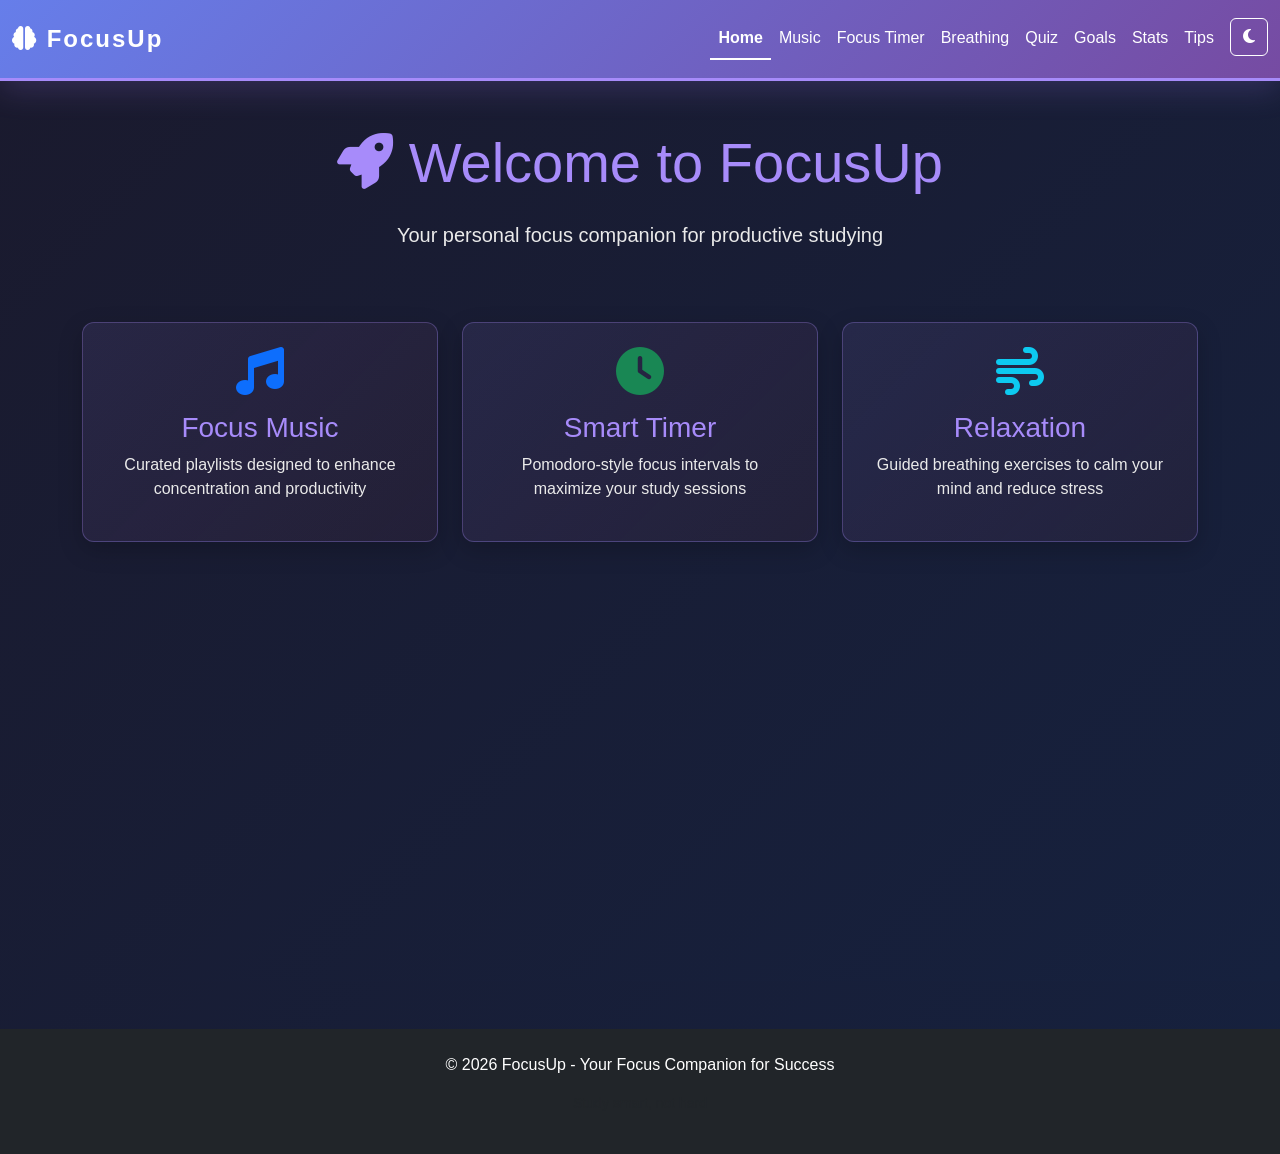
==== index.html @ e3612226 "Initial commit" ====
<!DOCTYPE html>
<html lang="en">
<head>
    <meta charset="UTF-8">
    <meta name="viewport" content="width=device-width, initial-scale=1.0">
    <title>FocusUp - Focus & Productivity for Students</title>
    <link href="https://cdn.jsdelivr.net/npm/bootstrap@5.3.0/dist/css/bootstrap.min.css" rel="stylesheet">
    <link href="https://cdnjs.cloudflare.com/ajax/libs/font-awesome/6.4.0/css/all.min.css" rel="stylesheet">
    <link rel="stylesheet" href="css/styles.css">
</head>
<body>
    <nav class="navbar navbar-expand-lg navbar-dark bg-dark sticky-top">
        <div class="container-fluid">
            <a class="navbar-brand" href="#"><i class="fas fa-brain"></i> FocusUp</a>
            <button class="navbar-toggler" type="button" data-bs-toggle="collapse" data-bs-target="#navbarNav">
                <span class="navbar-toggler-icon"></span>
            </button>
            <div class="collapse navbar-collapse" id="navbarNav">
                <ul class="navbar-nav ms-auto">
                    <li class="nav-item">
                        <a class="nav-link active" href="#home" data-section="home">Home</a>
                    </li>
                    <li class="nav-item">
                        <a class="nav-link" href="#music" data-section="music">Music</a>
                    </li>
                    <li class="nav-item">
                        <a class="nav-link" href="#focus-timer" data-section="focus-timer">Focus Timer</a>
                    </li>
                    <li class="nav-item">
                        <a class="nav-link" href="#breathing" data-section="breathing">Breathing</a>
                    </li>
                    <li class="nav-item">
                        <a class="nav-link" href="#quiz" data-section="quiz">Quiz</a>
                    </li>
                    <li class="nav-item">
                        <a class="nav-link" href="#goals" data-section="goals">Goals</a>
                    </li>
                    <li class="nav-item">
                        <a class="nav-link" href="#stats" data-section="stats">Stats</a>
                    </li>
                    <li class="nav-item">
                        <a class="nav-link" href="#tips" data-section="tips">Tips</a>
                    </li>
                    <li class="nav-item">
                        <button class="btn btn-outline-light ms-2" id="themeToggle">
                            <i class="fas fa-moon"></i>
                        </button>
                    </li>
                </ul>
            </div>
        </div>
    </nav>

    <main>
        <!-- Home Section -->
        <section id="home" class="section active py-5">
            <div class="container text-center">
                <div class="hero-content">
                    <h1 class="display-4 mb-4 bounce"><i class="fas fa-rocket rotate"></i> Welcome to FocusUp</h1>
                    <p class="lead mb-4 fade-in">Your personal focus companion for productive studying</p>
                    <div class="row g-4 mt-5">
                        <div class="col-md-4">
                            <div class="feature-card p-4 slide-in-left">
                                <i class="fas fa-music fa-3x mb-3 text-primary pulse"></i>
                                <h3>Focus Music</h3>
                                <p>Curated playlists designed to enhance concentration and productivity</p>
                            </div>
                        </div>
                        <div class="col-md-4">
                            <div class="feature-card p-4 zoom-in">
                                <i class="fas fa-clock fa-3x mb-3 text-success rotate"></i>
                                <h3>Smart Timer</h3>
                                <p>Pomodoro-style focus intervals to maximize your study sessions</p>
                            </div>
                        </div>
                        <div class="col-md-4">
                            <div class="feature-card p-4 slide-in-right">
                                <i class="fas fa-wind fa-3x mb-3 text-info float"></i>
                                <h3>Relaxation</h3>
                                <p>Guided breathing exercises to calm your mind and reduce stress</p>
                            </div>
                        </div>
                    </div>
                </div>
            </div>
        </section>

        <!-- Music Section -->
        <section id="music" class="section py-5 bg-light">
            <div class="container">
                <h2 class="mb-4 bounce"><i class="fas fa-music rotate"></i> Focus Music Player</h2>
                
                <div class="row g-4">
                    <!-- Playlists -->
                    <div class="col-lg-4">
                        <div class="card h-100 slide-in-left">
                            <div class="card-header" style="background: linear-gradient(135deg, #667eea 0%, #764ba2 100%); color: white;">
                                <h5 class="mb-0">Playlists</h5>
                            </div>
                            <div class="card-body p-0">
                                <div class="playlist-list" id="playlistList">
                                    <div class="playlist-item active slide-fade-in" data-playlist="lofi">
                                        <i class="fas fa-play-circle"></i> Lo-Fi Beats
                                    </div>
                                    <div class="playlist-item slide-fade-in" data-playlist="ambient">
                                        <i class="fas fa-circle"></i> Ambient Sounds
                                    </div>
                                    <div class="playlist-item slide-fade-in" data-playlist="nature">
                                        <i class="fas fa-circle"></i> Nature Sounds
                                    </div>
                                    <div class="playlist-item slide-fade-in" data-playlist="classical">
                                        <i class="fas fa-circle"></i> Classical Study
                                    </div>
                                    <div class="playlist-item slide-fade-in" data-playlist="jazz">
                                        <i class="fas fa-circle"></i> Jazz Focus
                                    </div>
                                </div>
                            </div>
                        </div>
                    </div>

                    <!-- Player -->
                    <div class="col-lg-8">
                        <div class="card h-100 slide-in-right">
                            <div class="card-header" style="background: linear-gradient(135deg, #4facfe 0%, #00f2fe 100%); color: white;">
                                <h5 class="mb-0">Now Playing</h5>
                            </div>
                            <div class="card-body">
                                <div class="player-display mb-4">
                                    <div class="current-playlist mb-3 zoom-in">
                                        <h3 id="currentPlaylistName">Lo-Fi Beats</h3>
                                        <p class="text-muted">Perfect for focused work and studying</p>
                                    </div>
                                    <div class="player-visual">
                                        <div class="visualizer">
                                            <span></span><span></span><span></span><span></span><span></span>
                                        </div>
                                    </div>
                                </div>

                                <!-- Controls -->
                                <div class="player-controls text-center mb-4 slide-down">
                                    <button class="btn btn-lg btn-primary me-2 pulse" id="playBtn">
                                        <i class="fas fa-play"></i>
                                    </button>
                                    <button class="btn btn-lg btn-outline-primary me-2" id="pauseBtn">
                                        <i class="fas fa-pause"></i>
                                    </button>
                                    <button class="btn btn-lg btn-outline-secondary" id="stopBtn">
                                        <i class="fas fa-stop"></i>
                                    </button>
                                </div>

                                <!-- Volume Control -->
                                <div class="volume-control mb-4">
                                    <label for="volumeSlider" class="form-label">Volume</label>
                                    <input type="range" class="form-range" id="volumeSlider" min="0" max="100" value="70">
                                </div>

                                <!-- Duration -->
                                <div class="duration-info">
                                    <small id="durationText">Time Remaining: --:--</small>
                                </div>
                            </div>
                        </div>
                    </div>
                </div>
            </div>
        </section>

        <!-- Focus Timer Section -->
        <section id="focus-timer" class="section py-5">
            <div class="container">
                <h2 class="mb-4 bounce"><i class="fas fa-hourglass-start rotate"></i> Focus Timer</h2>
                
                <div class="row g-4">
                    <div class="col-lg-6">
                        <div class="card zoom-in">
                            <div class="card-header" style="background: linear-gradient(135deg, #f093fb 0%, #f5576c 100%); color: white;">
                                <h5 class="mb-0">Pomodoro Timer</h5>
                            </div>
                            <div class="card-body text-center">
                                <div class="timer-display mb-4">
                                    <div class="timer-circle">
                                        <div class="timer-value">
                                            <span id="timerMinutes">25</span>:<span id="timerSeconds">00</span>
                                        </div>
                                    </div>
                                </div>

                                <div class="timer-controls mb-4 slide-down">
                                    <button class="btn btn-lg btn-success me-2 pulse" id="startTimerBtn">
                                        <i class="fas fa-play"></i> Start
                                    </button>
                                    <button class="btn btn-lg btn-warning me-2" id="pauseTimerBtn">
                                        <i class="fas fa-pause"></i> Pause
                                    </button>
                                    <button class="btn btn-lg btn-danger" id="resetTimerBtn">
                                        <i class="fas fa-redo"></i> Reset
                                    </button>
                                </div>

                                <div class="timer-settings slide-in-left">
                                    <div class="row mb-3">
                                        <div class="col-6">
                                            <label for="focusTime" class="form-label">Focus Time (min)</label>
                                            <input type="number" class="form-control" id="focusTime" value="25" min="1" max="60">
                                        </div>
                                        <div class="col-6">
                                            <label for="breakTime" class="form-label">Break Time (min)</label>
                                            <input type="number" class="form-control" id="breakTime" value="5" min="1" max="30">
                                        </div>
                                    </div>
                                </div>

                                <div class="timer-stats heartbeat">
                                    <p class="mb-0">Sessions Completed: <strong id="sessionsCount">0</strong></p>
                                </div>
                            </div>
                        </div>
                    </div>

                    <div class="col-lg-6">
                        <div class="card slide-in-right">
                            <div class="card-header" style="background: linear-gradient(135deg, #667eea 0%, #764ba2 100%); color: white;">
                                <h5 class="mb-0">Timer Tips</h5>
                            </div>
                            <div class="card-body">
                                <button class="btn btn-sm btn-outline-primary mb-3 toggle-list" data-target="#timerTips">
                                    <i class="fas fa-chevron-down"></i> Hide Tips
                                </button>
                                <ul class="list-unstyled" id="timerTips">
                                    <li class="slide-fade-in">
                                        <strong><i class="fas fa-check-circle text-success rotate"></i> The Pomodoro Technique</strong>
                                        <p class="text-muted small">Work in 25-minute focused intervals, followed by 5-minute breaks.</p>
                                    </li>
                                    <li class="zoom-in">
                                        <strong><i class="fas fa-check-circle text-success"></i> Stay Consistent</strong>
                                        <p class="text-muted small">Using the same timer daily builds focus habits faster.</p>
                                    </li>
                                    <li class="slide-in-left">
                                        <strong><i class="fas fa-check-circle text-success"></i> Combine with Music</strong>
                                        <p class="text-muted small">Play focus music during study sessions for better concentration.</p>
                                    </li>
                                    <li class="slide-in-right">
                                        <strong><i class="fas fa-check-circle text-success"></i> Track Progress</strong>
                                        <p class="text-muted small">Monitor your completed sessions to stay motivated.</p>
                                    </li>
                                </ul>
                            </div>
                        </div>
                    </div>
                </div>
            </div>
        </section>

        <!-- Breathing Exercise Section -->
        <section id="breathing" class="section py-5 bg-light">
            <div class="container">
                <h2 class="mb-4 text-center bounce"><i class="fas fa-wind float"></i> Breathing Exercises</h2>
                
                <div class="row g-4">
                    <div class="col-lg-8 mx-auto">
                        <div class="card zoom-in">
                            <div class="card-header" style="background: linear-gradient(135deg, #4facfe 0%, #00f2fe 100%); color: white;">
                                <h5 class="mb-0">Calm Your Mind</h5>
                            </div>
                            <div class="card-body text-center">
                                <div class="breathing-circle mb-4" id="breathingCircle">
                                    <div class="breath-text" id="breathText">Ready</div>
                                </div>

                                <div class="breathing-controls mb-4 slide-down">
                                    <button class="btn btn-lg btn-info me-2 pulse" id="startBreathingBtn">
                                        <i class="fas fa-play"></i> Start Exercise
                                    </button>
                                    <button class="btn btn-lg btn-outline-info" id="stopBreathingBtn" disabled>
                                        <i class="fas fa-stop"></i> Stop
                                    </button>
                                </div>

                                <div class="breathing-info slide-fade-in">
                                    <p class="text-muted">Follow the circle as it expands and contracts. This 4-7-8 breathing technique helps reduce anxiety and promotes focus.</p>
                                </div>

                                <div class="breathing-stats mt-4 heartbeat">
                                    <p>Rounds Completed: <strong id="breathingRounds">0</strong></p>
                                </div>
                            </div>
                        </div>
                    </div>

                    <div class="col-lg-8 mx-auto">
                        <div class="card mt-4 slide-in-right">
                            <div class="card-header" style="background: linear-gradient(135deg, #f093fb 0%, #f5576c 100%); color: white;">
                                <h5 class="mb-0">Quick Relaxation Techniques</h5>
                            </div>
                            <div class="card-body">
                                <div class="technique-list">
                                    <div class="technique-item mb-3 slide-in-left">
                                        <h6><i class="fas fa-spa"></i> 4-7-8 Breathing</h6>
                                        <p class="small text-muted">Inhale for 4 counts, hold for 7, exhale for 8. Repeat 4 times.</p>
                                    </div>
                                    <div class="technique-item mb-3 zoom-in">
                                        <h6><i class="fas fa-spa"></i> Box Breathing</h6>
                                        <p class="small text-muted">Breathe in, hold, breathe out, hold - all for 4 counts each.</p>
                                    </div>
                                    <div class="technique-item slide-in-right">
                                        <h6><i class="fas fa-spa"></i> Progressive Relaxation</h6>
                                        <p class="small text-muted">Tense and release muscle groups for 30 seconds each.</p>
                                    </div>
                                </div>
                            </div>
                        </div>
                    </div>
                </div>
            </div>
        </section>

        <!-- Quiz Section -->
        <section id="quiz" class="section py-5 bg-light">
            <div class="container quiz-container">
                <h2 class="mb-4 text-center bounce"><i class="fas fa-brain rotate"></i> Study & Revision Quiz</h2>
                <p class="text-center text-muted mb-4 slide-down">Test your knowledge and revise important topics</p>

                <!-- Topic Selector -->
                <div class="topic-selector slide-in-left" id="topicSelector">
                    <button class="topic-btn active" data-topic="science">🔬 Science</button>
                    <button class="topic-btn" data-topic="math">📊 Math</button>
                    <button class="topic-btn" data-topic="history">📚 History</button>
                    <button class="topic-btn" data-topic="english">✍️ English</button>
                    <button class="topic-btn" data-topic="geography">🌍 Geography</button>
                    <button class="topic-btn" data-topic="biology">🧬 Biology</button>
                    <button class="topic-btn" data-topic="chemistry">⚗️ Chemistry</button>
                    <button class="topic-btn" data-topic="physics">⚡ Physics</button>
                    <button class="topic-btn" data-topic="literature">📖 Literature</button>
                    <button class="topic-btn" data-topic="general">🧠 General Knowledge</button>
                    <button class="topic-btn" data-topic="economics">💰 Economics</button>
                    <button class="topic-btn" data-topic="psychology">🧭 Psychology</button>
                    <button class="topic-btn" data-topic="technology">💻 Technology</button>
                </div>

                <!-- Quiz Progress -->
                <div class="quiz-progress">
                    <span id="questionInfo" class="slide-down">Question 1 of 5</span>
                    <div class="progress-bar">
                        <div class="progress-fill" id="progressFill"></div>
                    </div>
                    <span id="scoreInfo" class="slide-down">Score: 0%</span>
                </div>

                <!-- Quiz Container -->
                <div id="quizContainer">
                    <!-- Questions will be inserted here by JavaScript -->
                </div>

                <!-- Quiz Results -->
                <div class="quiz-results zoom-in" id="quizResults">
                    <div class="results-score" id="finalScore">0%</div>
                    <div class="results-message" id="resultMessage">Great effort!</div>
                    <div class="stat-box mt-4 pulse" style="display: inline-block; width: 100%;">
                        <p class="mb-2">Questions Attempted: <strong id="attemptedCount">0</strong></p>
                        <p class="mb-2">Correct Answers: <strong id="correctCount">0</strong></p>
                        <p class="mb-0">Accuracy: <strong id="accuracyPercent">0%</strong></p>
                    </div>
                    <button class="btn btn-primary mt-4 scale-pop" id="restartQuizBtn">
                        <i class="fas fa-redo"></i> Take Quiz Again
                    </button>
                </div>

                <!-- Quiz Stats -->
                <div class="quiz-stats mt-5" id="quizStats">
                    <div class="stat-box slide-in-left">
                        <div class="stat-value heartbeat" id="totalAttempts">0</div>
                        <div class="stat-label">Total Attempts</div>
                    </div>
                    <div class="stat-box zoom-in">
                        <div class="stat-value pulse" id="bestScore">0%</div>
                        <div class="stat-label">Best Score</div>
                    </div>
                    <div class="stat-box slide-in-right">
                        <div class="stat-value float" id="averageScore">0%</div>
                        <div class="stat-label">Average Score</div>
                    </div>
                </div>
            </div>
        </section>

        <!-- Goals Section -->
        <section id="goals" class="section py-5 bg-light">
            <div class="container">
                <h2 class="mb-4 bounce"><i class="fas fa-target"></i> Study Goals</h2>
                
                <div class="row g-4">
                    <div class="col-lg-8">
                        <div class="card zoom-in">
                            <div class="card-header" style="background: linear-gradient(135deg, #667eea 0%, #764ba2 100%); color: white;">
                                <h5 class="mb-0">Set Your Study Goals</h5>
                            </div>
                            <div class="card-body">
                                <div class="goal-input-group mb-3 slide-down">
                                    <input type="text" class="form-control me-2" id="goalInput" placeholder="Enter a study goal...">
                                    <button class="btn btn-primary" id="addGoalBtn">
                                        <i class="fas fa-plus"></i> Add Goal
                                    </button>
                                </div>
                                <div id="goalsList" class="goals-list">
                                    <!-- Goals will be added here -->
                                </div>
                            </div>
                        </div>
                    </div>

                    <div class="col-lg-4">
                        <div class="card slide-in-right">
                            <div class="card-header" style="background: linear-gradient(135deg, #f093fb 0%, #f5576c 100%); color: white;">
                                <h5 class="mb-0">Study Streak</h5>
                            </div>
                            <div class="card-body text-center">
                                <div class="streak-display mb-3">
                                    <div class="streak-number heartbeat" id="streakCount">0</div>
                                    <p class="text-muted">Days in a Row</p>
                                </div>
                                <div class="alert alert-info small mb-0">
                                    Keep your focus streak going! Study consistently to build focus habits.
                                </div>
                            </div>
                        </div>
                    </div>
                </div>
            </div>
        </section>

        <!-- Productivity Stats Section -->
        <section id="stats" class="section py-5">
            <div class="container">
                <h2 class="mb-4 bounce"><i class="fas fa-chart-bar"></i> Your Productivity Stats</h2>
                
                <div class="row g-4">
                    <div class="col-md-6 col-lg-3">
                        <div class="stat-card zoom-in">
                            <div class="stat-icon" style="background: linear-gradient(135deg, #667eea 0%, #764ba2 100%); color: white;">
                                <i class="fas fa-clock-o"></i>
                            </div>
                            <div class="stat-content">
                                <div class="stat-value pulse" id="totalFocusTime">0h</div>
                                <div class="stat-label">Total Focus Time</div>
                            </div>
                        </div>
                    </div>

                    <div class="col-md-6 col-lg-3">
                        <div class="stat-card slide-in-left">
                            <div class="stat-icon" style="background: linear-gradient(135deg, #f093fb 0%, #f5576c 100%); color: white;">
                                <i class="fas fa-check-circle"></i>
                            </div>
                            <div class="stat-content">
                                <div class="stat-value pulse" id="completedSessions">0</div>
                                <div class="stat-label">Sessions Completed</div>
                            </div>
                        </div>
                    </div>

                    <div class="col-md-6 col-lg-3">
                        <div class="stat-card slide-in-right">
                            <div class="stat-icon" style="background: linear-gradient(135deg, #4facfe 0%, #00f2fe 100%); color: white;">
                                <i class="fas fa-wind"></i>
                            </div>
                            <div class="stat-content">
                                <div class="stat-value pulse" id="totalBreathing">0</div>
                                <div class="stat-label">Breathing Rounds</div>
                            </div>
                        </div>
                    </div>

                    <div class="col-md-6 col-lg-3">
                        <div class="stat-card float">
                            <div class="stat-icon" style="background: linear-gradient(135deg, #a8edea 0%, #fed6e3 100%); color: white;">
                                <i class="fas fa-fire"></i>
                            </div>
                            <div class="stat-content">
                                <div class="stat-value pulse" id="currentStreak">0</div>
                                <div class="stat-label">Current Streak</div>
                            </div>
                        </div>
                    </div>
                </div>

                <div class="row g-4 mt-4">
                    <div class="col-lg-8">
                        <div class="card zoom-in">
                            <div class="card-header" style="background: linear-gradient(135deg, #667eea 0%, #764ba2 100%); color: white;">
                                <h5 class="mb-0">This Week's Activity</h5>
                            </div>
                            <div class="card-body">
                                <div class="weekly-chart">
                                    <div class="chart-bar-group slide-fade-in">
                                        <div class="chart-bar">
                                            <div class="bar" style="height: 45%;"></div>
                                            <label>Mon</label>
                                        </div>
                                        <div class="chart-bar">
                                            <div class="bar" style="height: 65%;"></div>
                                            <label>Tue</label>
                                        </div>
                                        <div class="chart-bar">
                                            <div class="bar" style="height: 55%;"></div>
                                            <label>Wed</label>
                                        </div>
                                        <div class="chart-bar">
                                            <div class="bar" style="height: 75%;"></div>
                                            <label>Thu</label>
                                        </div>
                                        <div class="chart-bar">
                                            <div class="bar" style="height: 70%;"></div>
                                            <label>Fri</label>
                                        </div>
                                        <div class="chart-bar">
                                            <div class="bar" style="height: 40%;"></div>
                                            <label>Sat</label>
                                        </div>
                                        <div class="chart-bar">
                                            <div class="bar" style="height: 35%;"></div>
                                            <label>Sun</label>
                                        </div>
                                    </div>
                                </div>
                            </div>
                        </div>
                    </div>

                    <div class="col-lg-4">
                        <div class="card slide-in-right">
                            <div class="card-header" style="background: linear-gradient(135deg, #f093fb 0%, #f5576c 100%); color: white;">
                                <h5 class="mb-0">Focus Achievements</h5>
                            </div>
                            <div class="card-body">
                                <div class="achievement-list">
                                    <div class="achievement-item slide-fade-in">
                                        <i class="fas fa-trophy text-warning"></i>
                                        <span>First Session</span>
                                    </div>
                                    <div class="achievement-item slide-fade-in">
                                        <i class="fas fa-star text-warning"></i>
                                        <span>3-Day Streak</span>
                                    </div>
                                    <div class="achievement-item slide-fade-in">
                                        <i class="fas fa-fire text-danger"></i>
                                        <span>7-Day Streak</span>
                                    </div>
                                    <div class="achievement-item slide-fade-in">
                                        <i class="fas fa-crown text-warning"></i>
                                        <span>30-Day Champion</span>
                                    </div>
                                </div>
                            </div>
                        </div>
                    </div>
                </div>
            </div>
        </section>

        <!-- Tips Section -->
        <section id="tips" class="section py-5">
            <div class="container">
                <h2 class="mb-4 bounce"><i class="fas fa-lightbulb rotate"></i> Focus Tips & Motivation</h2>
                
                <div class="row g-4">
                    <div class="col-md-6">
                        <div class="tip-card card h-100 slide-in-left">
                            <div class="card-header" style="background: linear-gradient(135deg, #667eea 0%, #764ba2 100%); color: white;">
                                <h5 class="mb-0">Daily Tips</h5>
                            </div>
                            <div class="card-body">
                                <div id="tipOfDay" class="alert alert-info mb-0 slide-fade-in">
                                    <strong>Tip of the Day:</strong><br>
                                    <span id="tipText">Start your study session by clearing your desk of distractions.</span>
                                </div>
                            </div>
                        </div>
                    </div>

                    <div class="col-md-6">
                        <div class="tip-card card h-100 slide-in-right">
                            <div class="card-header" style="background: linear-gradient(135deg, #f093fb 0%, #f5576c 100%); color: white;">
                                <h5 class="mb-0">Motivational Quote</h5>
                            </div>
                            <div class="card-body">
                                <div id="quoteOfDay" class="alert alert-warning mb-0 slide-fade-in">
                                    <em id="quoteText" class="rainbow-text">"Success is not final, failure is not fatal."</em><br>
                                    <span id="quoteAuthor" class="small text-muted">- Winston Churchill</span>
                                </div>
                            </div>
                        </div>
                    </div>
                </div>

                <!-- Core Study Tips -->
                <div class="row g-4 mt-4">
                    <div class="col-md-4">
                        <div class="tip-box p-4">
                            <i class="fas fa-check-circle fa-2x mb-3 text-success"></i>
                            <h5>Create a Routine</h5>
                            <p class="small">Study at the same time every day to build consistent focus habits.</p>
                        </div>
                    </div>
                    <div class="col-md-4">
                        <div class="tip-box p-4">
                            <i class="fas fa-mobile-alt fa-2x mb-3 text-danger"></i>
                            <h5>Minimize Distractions</h5>
                            <p class="small">Silence notifications and keep your phone out of reach during study sessions.</p>
                        </div>
                    </div>
                    <div class="col-md-4">
                        <div class="tip-box p-4">
                            <i class="fas fa-bed fa-2x mb-3 text-info"></i>
                            <h5>Get Quality Sleep</h5>
                            <p class="small">7-9 hours of sleep improves focus and memory retention dramatically.</p>
                        </div>
                    </div>
                </div>

                <!-- Health & Wellness Tips -->
                <div class="row g-4 mt-2">
                    <div class="col-md-4">
                        <div class="tip-box p-4">
                            <i class="fas fa-droplet fa-2x mb-3 text-primary"></i>
                            <h5>Stay Hydrated</h5>
                            <p class="small">Drink water regularly - dehydration reduces cognitive performance by 15%.</p>
                        </div>
                    </div>
                    <div class="col-md-4">
                        <div class="tip-box p-4">
                            <i class="fas fa-utensils fa-2x mb-3 text-warning"></i>
                            <h5>Eat Healthy Snacks</h5>
                            <p class="small">Nuts, fruits, and protein keep your brain energized and focused.</p>
                        </div>
                    </div>
                    <div class="col-md-4">
                        <div class="tip-box p-4">
                            <i class="fas fa-walking fa-2x mb-3 text-success"></i>
                            <h5>Take Breaks</h5>
                            <p class="small">Short 5-minute walks refresh your mind and boost productivity.</p>
                        </div>
                    </div>
                </div>

                <!-- 2026 Tech & Digital Wellness -->
                <div class="row g-4 mt-4">
                    <div class="col-lg-12">
                        <div class="card slide-in-left">
                            <div class="card-header" style="background: linear-gradient(135deg, #4facfe 0%, #00f2fe 100%); color: white;">
                                <h5 class="mb-0">Digital Wellness for 2026 Students</h5>
                            </div>
                            <div class="card-body">
                                <div class="row g-3">
                                    <div class="col-md-6">
                                        <h6><i class="fas fa-bell-slash text-danger"></i> Notification Management</h6>
                                        <p class="small text-muted">Enable "Do Not Disturb" during study sessions. Every notification costs you 15-25 minutes of focus.</p>
                                    </div>
                                    <div class="col-md-6">
                                        <h6><i class="fas fa-shield-alt text-info"></i> Focus Mode Activated</h6>
                                        <p class="small text-muted">Use website blockers like Freedom or Cold Turkey to restrict social media during study hours.</p>
                                    </div>
                                    <div class="col-md-6">
                                        <h6><i class="fas fa-eye text-warning"></i> Screen Time Awareness</h6>
                                        <p class="small text-muted">Take a 20-20-20 break: Every 20 min, look 20 feet away for 20 seconds to reduce eye strain.</p>
                                    </div>
                                    <div class="col-md-6">
                                        <h6><i class="fas fa-comments text-success"></i> Social Media Strategy</h6>
                                        <p class="small text-muted">Schedule designated times to check social media - don't let apps dictate your study time.</p>
                                    </div>
                                </div>
                            </div>
                        </div>
                    </div>
                </div>

                <!-- Smart Break Activities -->
                <div class="row g-4 mt-4">
                    <div class="col-lg-12">
                        <div class="card slide-in-right">
                            <div class="card-header" style="background: linear-gradient(135deg, #f093fb 0%, #f5576c 100%); color: white;">
                                <h5 class="mb-0">Smart Break Activities (5-10 minutes)</h5>
                            </div>
                            <div class="card-body">
                                <div class="row g-2">
                                    <div class="col-md-2">
                                        <button class="btn btn-outline-primary w-100 small btn-activity">
                                            <i class="fas fa-dumbbell"></i><br>Stretch
                                        </button>
                                    </div>
                                    <div class="col-md-2">
                                        <button class="btn btn-outline-primary w-100 small btn-activity">
                                            <i class="fas fa-music"></i><br>Dance
                                        </button>
                                    </div>
                                    <div class="col-md-2">
                                        <button class="btn btn-outline-primary w-100 small btn-activity">
                                            <i class="fas fa-leaf"></i><br>Walk
                                        </button>
                                    </div>
                                    <div class="col-md-2">
                                        <button class="btn btn-outline-primary w-100 small btn-activity">
                                            <i class="fas fa-glass-water"></i><br>Hydrate
                                        </button>
                                    </div>
                                    <div class="col-md-2">
                                        <button class="btn btn-outline-primary w-100 small btn-activity">
                                            <i class="fas fa-meditation"></i><br>Meditate
                                        </button>
                                    </div>
                                    <div class="col-md-2">
                                        <button class="btn btn-outline-primary w-100 small btn-activity">
                                            <i class="fas fa-utensils"></i><br>Snack
                                        </button>
                                    </div>
                                </div>
                            </div>
                        </div>
                    </div>
                </div>

                <!-- Advanced Study Techniques -->
                <div class="row g-4 mt-4">
                    <div class="col-lg-12">
                        <div class="card zoom-in">
                            <div class="card-header" style="background: linear-gradient(135deg, #a8edea 0%, #fed6e3 100%); color: white;">
                                <h5 class="mb-0">Advanced Study Techniques</h5>
                            </div>
                            <div class="card-body">
                                <div class="technique-grid">
                                    <div class="technique-card">
                                        <h6><i class="fas fa-brain text-primary"></i> Active Recall</h6>
                                        <p class="small">Test yourself regularly instead of just re-reading. This boosts retention by 50%.</p>
                                    </div>
                                    <div class="technique-card">
                                        <h6><i class="fas fa-sitemap text-info"></i> Spaced Repetition</h6>
                                        <p class="small">Review material at increasing intervals (1 day, 3 days, 1 week, 2 weeks).</p>
                                    </div>
                                    <div class="technique-card">
                                        <h6><i class="fas fa-palette text-warning"></i> Mind Mapping</h6>
                                        <p class="small">Connect ideas visually. Your brain remembers images better than text.</p>
                                    </div>
                                    <div class="technique-card">
                                        <h6><i class="fas fa-dumbbell text-success"></i> Interleaving</h6>
                                        <p class="small">Mix different topics during study to improve problem-solving skills.</p>
                                    </div>
                                </div>
                            </div>
                        </div>
                    </div>
                </div>
    </main>

    <footer class="bg-dark text-white text-center py-4 mt-5">
        <p>&copy; 2026 FocusUp - Your Focus Companion for Success</p>
        <p class="small text-muted">Study smart, not hard</p>
    </footer>

    <script src="https://cdn.jsdelivr.net/npm/bootstrap@5.3.0/dist/js/bootstrap.bundle.min.js"></script>
    <script src="js/app.js"></script>
    <script src="js/timer.js"></script>
    <script src="js/music.js"></script>
    <script src="js/breathing.js"></script>
    <script src="js/quiz.js"></script>
    
    <!-- STEM Section -->
    <section id="stem" class="section py-5">
        <div class="container">
            <h2 class="mb-3">STEM</h2>
            <p class="lead">Explore Science, Technology, Engineering, and Math resources and activities to boost learning and focus.</p>
            <div class="row g-4 mt-4">
                <div class="col-md-3">
                    <div class="card h-100 p-3">
                        <h3 class="h5">Science</h3>
                        <p class="small">Experiments, explanations, and study guides.</p>
                        <a href="stem.html#science" class="stretched-link">Learn more</a>
                    </div>
                </div>
                <div class="col-md-3">
                    <div class="card h-100 p-3">
                        <h3 class="h5">Technology</h3>
                        <p class="small">Coding, tools, and digital literacy.</p>
                        <a href="stem.html#technology" class="stretched-link">Learn more</a>
                    </div>
                </div>
                <div class="col-md-3">
                    <div class="card h-100 p-3">
                        <h3 class="h5">Engineering</h3>
                        <p class="small">Design challenges and hands-on projects.</p>
                        <a href="stem.html#engineering" class="stretched-link">Learn more</a>
                    </div>
                </div>
                <div class="col-md-3">
                    <div class="card h-100 p-3">
                        <h3 class="h5">Math</h3>
                        <p class="small">Puzzles, practice, and problem-solving tips.</p>
                        <a href="stem.html#math" class="stretched-link">Learn more</a>
                    </div>
                </div>
            </div>
            <div class="mt-4">
                <a class="btn btn-primary" href="stem.html">Open full STEM page</a>
            </div>
        </div>
    </section>

    <script>
        // Toggle list minimize/expand functionality
        document.addEventListener('DOMContentLoaded', function() {
            console.log('DOM loaded, setting up toggle buttons');
            
            const toggleButtons = document.querySelectorAll('.toggle-list');
            console.log('Found toggle buttons:', toggleButtons.length);
            
            toggleButtons.forEach(button => {
                button.addEventListener('click', function(e) {
                    e.preventDefault();
                    console.log('Toggle clicked');
                    
                    const targetId = this.getAttribute('data-target');
                    console.log('Target ID:', targetId);
                    
                    const targetList = document.querySelector(targetId);
                    console.log('Target list:', targetList);
                    
                    if (targetList) {
                        const isCollapsed = targetList.classList.contains('collapsed');
                        console.log('Currently collapsed:', isCollapsed);
                        
                        if (isCollapsed) {
                            // Expand
                            targetList.classList.remove('collapsed');
                            this.classList.remove('collapsed');
                            this.innerHTML = '<i class="fas fa-chevron-down"></i> Hide Tips';
                        } else {
                            // Collapse
                            targetList.classList.add('collapsed');
                            this.classList.add('collapsed');
                            this.innerHTML = '<i class="fas fa-chevron-right"></i> Show Tips';
                        }
                    }
                });
            });
        });
    </script>
</body>
</html>
---- css/styles.css ----
:root {
  --primary: #a78bfa;
  --secondary: #1a1a2e;
  --accent: #16213e;
  --dark-bg: #0f3460;
  --dark-text: #eaeaea;
  --light-bg: #f8f9ff;
  --light-text: #2d3748;
  --gradient-1: linear-gradient(135deg, #667eea 0%, #764ba2 100%);
  --gradient-2: linear-gradient(135deg, #f093fb 0%, #f5576c 100%);
  --gradient-3: linear-gradient(135deg, #4facfe 0%, #00f2fe 100%);
  --gradient-dark: linear-gradient(135deg, #1a1a2e 0%, #16213e 100%);
  --gradient-light: linear-gradient(135deg, #f8f9ff 0%, #e9ecef 100%);
}

* {
  margin: 0;
  padding: 0;
  box-sizing: border-box;
}

body {
  font-family: 'Segoe UI', Tahoma, Geneva, Verdana, sans-serif;
  background: var(--gradient-dark);
  color: var(--dark-text);
  transition: background 0.3s ease, color 0.3s ease;
  min-height: 100vh;
}

body.light-mode {
  background: var(--gradient-light);
  color: var(--light-text);
}

/* Navbar */
.navbar {
  background: var(--gradient-1);
  border-bottom: 3px solid var(--primary);
  padding: 1rem 0;
  position: sticky;
  top: 0;
  z-index: 100;
  animation: slideDown 0.5s ease-out;
  box-shadow: 0 8px 32px rgba(166, 123, 250, 0.2);
}

.navbar-brand {
  font-weight: 700;
  font-size: 1.5rem;
  color: #ffffff;
  letter-spacing: 2px;
  animation: slideInLeft 0.6s ease-out;
  transition: transform 0.3s ease;
}

.navbar-brand:hover {
  transform: scale(1.1) rotate(2deg);
}

.nav-link {
  color: #ffffff !important;
  border-bottom: 2px solid transparent;
  transition: all 0.3s ease;
  position: relative;
  overflow: hidden;
}

.nav-link:hover,
.nav-link.active {
  border-bottom: 2px solid #ffffff;
  font-weight: 600;
  animation: slideInLeft 0.3s ease-out;
}

body.light-mode .navbar {
  background: linear-gradient(135deg, #667eea 0%, #764ba2 100%);
  border-bottom: 3px solid #667eea;
  box-shadow: 0 8px 32px rgba(102, 126, 234, 0.2);
}

body.light-mode .nav-link {
  color: #ffffff !important;
}

/* Headings */
h1, h2, h3 {
  color: var(--primary);
}

body.light-mode h1,
body.light-mode h2,
body.light-mode h3 {
  color: var(--light-text);
}

section h2 {
  margin-bottom: 2rem;
  font-weight: 700;
  letter-spacing: 1px;
}

/* List Styling */
ul.list-unstyled {
  list-style: none !important;
  padding: 0 !important;
  display: flex !important;
  flex-direction: column !important;
  gap: 1rem !important;
  margin: 0 !important;
}

ul.list-unstyled li {
  display: block !important;
  padding: 1rem !important;
  margin: 0 !important;
  margin-bottom: 0 !important;
  border-radius: 8px;
  background: rgba(167, 139, 250, 0.08);
  border-left: 4px solid var(--primary);
  transition: all 0.3s ease;
}

ul.list-unstyled li:hover {
  background: rgba(167, 139, 250, 0.15);
  transform: translateX(5px);
  box-shadow: 0 4px 12px rgba(167, 139, 250, 0.2);
}

ul.list-unstyled li strong {
  color: var(--primary);
  font-weight: 600;
  display: block;
  margin-bottom: 0.5rem;
}

body.light-mode ul.list-unstyled li {
  background: rgba(102, 126, 234, 0.08);
  border-left-color: #667eea;
}

body.light-mode ul.list-unstyled li strong {
  color: #667eea;
}

/* Toggle List Button */
.toggle-list {
  display: flex;
  align-items: center;
  gap: 0.5rem;
  transition: all 0.3s ease;
  background: rgba(167, 139, 250, 0.15) !important;
  border-color: var(--primary) !important;
  color: var(--primary) !important;
}

.toggle-list:hover {
  transform: scale(1.05);
  background: rgba(167, 139, 250, 0.25) !important;
}

.toggle-list i {
  transition: transform 0.3s ease;
}

.toggle-list.collapsed i {
  transform: rotate(-90deg);
}

ul.list-unstyled.collapsed {
  display: none !important;
  visibility: hidden;
}

/* Topic Selector */
.topic-selector {
  display: flex;
  flex-wrap: wrap;
  gap: 1rem;
  justify-content: center;
  margin-bottom: 2rem;
}

.topic-btn {
  padding: 0.75rem 1.25rem;
  border: 2px solid rgba(167, 139, 250, 0.3);
  background: rgba(167, 139, 250, 0.1);
  color: var(--primary);
  border-radius: 25px;
  font-weight: 600;
  cursor: pointer;
  transition: all 0.3s ease;
}

.topic-btn:hover {
  background: rgba(167, 139, 250, 0.2);
  border-color: var(--primary);
  transform: translateY(-2px);
  box-shadow: 0 4px 12px rgba(167, 139, 250, 0.2);
}

.topic-btn.active {
  background: var(--gradient-1);
  color: #ffffff;
  border-color: var(--primary);
  box-shadow: 0 6px 20px rgba(167, 139, 250, 0.4);
}

body.light-mode .topic-btn {
  border-color: rgba(102, 126, 234, 0.3);
  background: rgba(102, 126, 234, 0.1);
  color: #667eea;
}

body.light-mode .topic-btn:hover {
  background: rgba(102, 126, 234, 0.2);
  border-color: #667eea;
}

body.light-mode .topic-btn.active {
  background: var(--gradient-1);
  color: #ffffff;
}

/* Quiz Progress */
.quiz-progress {
  display: flex;
  align-items: center;
  gap: 1rem;
  margin: 2rem 0;
  padding: 1.5rem;
  background: rgba(167, 139, 250, 0.1);
  border-radius: 12px;
  border: 1px solid rgba(167, 139, 250, 0.3);
}

.quiz-progress span {
  font-weight: 600;
  color: var(--primary);
}

.progress-bar {
  flex: 1;
  height: 8px;
  background: rgba(167, 139, 250, 0.2);
  border-radius: 10px;
  overflow: hidden;
}

.progress-fill {
  height: 100%;
  background: var(--gradient-1);
  width: 0%;
  transition: width 0.4s ease;
}

body.light-mode .quiz-progress {
  background: rgba(102, 126, 234, 0.08);
  border-color: rgba(102, 126, 234, 0.2);
}

body.light-mode .quiz-progress span {
  color: #667eea;
}

/* Quiz Results */
.quiz-results {
  text-align: center;
  padding: 3rem 2rem;
  background: rgba(167, 139, 250, 0.1);
  border-radius: 16px;
  border: 2px solid rgba(167, 139, 250, 0.3);
  margin: 2rem 0;
  display: none;
}

.quiz-results.show {
  display: block;
}

.results-score {
  font-size: 4rem;
  font-weight: 700;
  background: var(--gradient-1);
  -webkit-background-clip: text;
  -webkit-text-fill-color: transparent;
  background-clip: text;
  margin-bottom: 1rem;
}

.results-message {
  font-size: 1.5rem;
  color: var(--primary);
  margin-bottom: 1.5rem;
}

body.light-mode .quiz-results {
  background: rgba(102, 126, 234, 0.08);
  border-color: rgba(102, 126, 234, 0.3);
}

/* Quiz Stats */
.quiz-stats {
  display: grid;
  grid-template-columns: repeat(auto-fit, minmax(200px, 1fr));
  gap: 1.5rem;
  margin-top: 2rem;
}

.stat-value {
  font-size: 2.5rem;
  font-weight: 700;
  background: var(--gradient-1);
  -webkit-background-clip: text;
  -webkit-text-fill-color: transparent;
  background-clip: text;
  margin-bottom: 0.5rem;
}

.stat-label {
  font-size: 0.9rem;
  color: var(--primary);
  font-weight: 600;
  letter-spacing: 0.5px;
}

/* Tip Box */
.tip-box {
  background: linear-gradient(135deg, rgba(167, 139, 250, 0.1) 0%, rgba(245, 87, 108, 0.05) 100%);
  border: 1px solid rgba(167, 139, 250, 0.3);
  border-radius: 12px;
  transition: all 0.3s ease;
  box-shadow: 0 4px 12px rgba(0, 0, 0, 0.1);
}

.tip-box:hover {
  transform: translateY(-5px);
  box-shadow: 0 8px 24px rgba(167, 139, 250, 0.2);
  border-color: var(--primary);
}

.tip-box i {
  font-size: 2rem;
}

.tip-box h5 {
  color: var(--primary);
  font-weight: 700;
  margin: 0.5rem 0;
}

.tip-box p {
  color: var(--dark-text);
  opacity: 0.9;
}

body.light-mode .tip-box {
  background: linear-gradient(135deg, rgba(102, 126, 234, 0.05) 0%, rgba(245, 87, 108, 0.02) 100%);
  border-color: rgba(102, 126, 234, 0.2);
}

body.light-mode .tip-box h5 {
  color: #667eea;
}

/* Technique Item */
.technique-item {
  padding: 1rem;
  background: rgba(167, 139, 250, 0.08);
  border-radius: 8px;
  border-left: 4px solid var(--primary);
  transition: all 0.3s ease;
}

.technique-item:hover {
  background: rgba(167, 139, 250, 0.15);
  transform: translateX(5px);
}

.technique-item h6 {
  color: var(--primary);
  font-weight: 700;
  margin-bottom: 0.5rem;
}

body.light-mode .technique-item {
  background: rgba(102, 126, 234, 0.08);
  border-left-color: #667eea;
}

body.light-mode .technique-item h6 {
  color: #667eea;
}

/* Cards */
.card {
  background-color: var(--accent);
  border: 1px solid rgba(167, 139, 250, 0.3);
  color: var(--dark-text);
  border-radius: 12px;
  transition: all 0.3s ease;
  box-shadow: 0 8px 24px rgba(0, 0, 0, 0.3);
}

.card:hover {
  box-shadow: 0 12px 40px rgba(167, 139, 250, 0.4);
  transform: translateY(-8px);
  border-color: var(--primary);
}

@keyframes cardHover {
  0% {
    transform: translateY(0);
  }
  50% {
    transform: translateY(-8px);
  }
  100% {
    transform: translateY(-8px);
  }
}

.feature-card {
  transition: all 0.3s ease;
  background: linear-gradient(135deg, rgba(167, 139, 250, 0.1) 0%, rgba(245, 87, 108, 0.05) 100%);
  border: 1px solid rgba(167, 139, 250, 0.3);
  border-radius: 12px;
  box-shadow: 0 8px 24px rgba(0, 0, 0, 0.2);
}

.feature-card:hover {
  transform: scale(1.05) translateY(-5px);
  box-shadow: 0 12px 40px rgba(167, 139, 250, 0.3);
  background: linear-gradient(135deg, rgba(167, 139, 250, 0.15) 0%, rgba(245, 87, 108, 0.1) 100%);
}

body.light-mode .card {
  background-color: #ffffff;
  border: 1px solid rgba(102, 126, 234, 0.2);
  color: var(--light-text);
  box-shadow: 0 8px 24px rgba(102, 126, 234, 0.1);
}

body.light-mode .card:hover {
  box-shadow: 0 12px 40px rgba(102, 126, 234, 0.2);
  border-color: #667eea;
}

/* Buttons */
.btn-primary {
  background: var(--gradient-1);
  color: #ffffff;
  border: none;
  font-weight: 600;
  transition: all 0.3s ease;
  border-radius: 8px;
  box-shadow: 0 4px 15px rgba(167, 139, 250, 0.4);
}

.btn-primary:hover {
  transform: scale(1.05) translateY(-2px);
  box-shadow: 0 6px 25px rgba(167, 139, 250, 0.6);
  background: linear-gradient(135deg, #7c8fff 0%, #8b5bbb 100%);
}

.btn:active {
  animation: buttonPress 0.2s ease;
}

@keyframes buttonPulse {
  0% {
    transform: scale(1);
  }
  50% {
    transform: scale(1.08);
  }
  100% {
    transform: scale(1.05);
  }
}

@keyframes buttonPress {
  0% {
    transform: scale(1.05);
  }
  100% {
    transform: scale(0.95);
  }
}

body.light-mode .btn-primary {
  background: var(--gradient-1);
  color: #ffffff;
}

/* Outline Buttons */
.btn-outline-primary {
  color: var(--primary);
  border-color: var(--primary);
  transition: all 0.3s ease;
}

.btn-outline-primary:hover {
  background: var(--gradient-1);
  border-color: var(--primary);
  color: #ffffff;
  box-shadow: 0 4px 15px rgba(167, 139, 250, 0.4);
  transform: translateY(-2px);
}

.btn-outline-light {
  border-color: #ffffff;
  color: #ffffff;
  transition: all 0.3s ease;
}

.btn-outline-light:hover {
  background: rgba(255, 255, 255, 0.2);
  border-color: #ffffff;
  box-shadow: 0 4px 15px rgba(255, 255, 255, 0.2);
}

/* Sections */
.section {
  min-height: 100vh;
  padding: 3rem 0;
  display: none;
}

.section.active {
  display: block;
}

#home {
  background: var(--gradient-dark);
}

#music {
  background: linear-gradient(135deg, #1a1a2e 0%, #0f3460 100%);
}

#focus-timer {
  background: var(--gradient-dark);
}

#breathing {
  background: linear-gradient(135deg, #0f3460 0%, #1a1a2e 100%);
}

#quiz {
  background: var(--gradient-dark);
}

#tips {
  background: linear-gradient(135deg, #1a1a2e 0%, #0f3460 100%);
}

body.light-mode #home,
body.light-mode #focus-timer,
body.light-mode #quiz {
  background: var(--gradient-light);
}

body.light-mode #music,
body.light-mode #breathing,
body.light-mode #tips {
  background: linear-gradient(135deg, #f0f4ff 0%, #f8f9ff 100%);
}

/* Music Player */
.playlist-item {
  padding: 1rem;
  margin: 0.5rem 0;
  border: 1px solid rgba(167, 139, 250, 0.3);
  border-radius: 8px;
  cursor: pointer;
  transition: all 0.3s ease;
  background-color: rgba(167, 139, 250, 0.05);
}

.playlist-item:hover {
  background-color: rgba(167, 139, 250, 0.15);
  transform: translateX(5px);
  border-color: var(--primary);
  box-shadow: 0 4px 12px rgba(167, 139, 250, 0.2);
}

.playlist-item.active {
  background: linear-gradient(90deg, rgba(167, 139, 250, 0.2) 0%, transparent 100%);
  border-color: var(--primary);
  animation: pulseActive 1s ease-in-out infinite;
}

@keyframes playlistItemHover {
  0% {
    transform: translateX(0);
  }
  50% {
    transform: translateX(8px);
  }
  100% {
    transform: translateX(5px);
  }
}

@keyframes pulseActive {
  0%, 100% {
    box-shadow: 0 0 10px rgba(167, 139, 250, 0.3);
  }
  50% {
    box-shadow: 0 0 20px rgba(167, 139, 250, 0.7);
  }
}

body.light-mode .playlist-item {
  border: 1px solid rgba(102, 126, 234, 0.2);
  background-color: rgba(102, 126, 234, 0.05);
}

body.light-mode .playlist-item:hover {
  background-color: rgba(102, 126, 234, 0.15);
  border-color: #667eea;
}

/* Timer */
.timer-display {
  font-size: 4rem;
  font-weight: 700;
  text-align: center;
  font-family: 'Courier New', monospace;
  letter-spacing: 2px;
  margin: 2rem 0;
  background: linear-gradient(135deg, #667eea 0%, #764ba2 100%);
  -webkit-background-clip: text;
  -webkit-text-fill-color: transparent;
  background-clip: text;
}

.timer-controls {
  display: flex;
  gap: 1rem;
  justify-content: center;
  flex-wrap: wrap;
}

/* Breathing Circle */
.breathing-circle {
  width: 200px;
  height: 200px;
  border: 3px solid var(--primary);
  border-radius: 50%;
  margin: 3rem auto;
  animation: breathing 8s infinite;
  background: radial-gradient(circle, rgba(167, 139, 250, 0.2) 0%, transparent 70%);
  box-shadow: 0 0 30px rgba(167, 139, 250, 0.3);
}

@keyframes breathing {
  0%, 100% {
    transform: scale(1);
    opacity: 0.6;
    box-shadow: 0 0 30px rgba(167, 139, 250, 0.3);
  }
  50% {
    transform: scale(1.3);
    opacity: 1;
    box-shadow: 0 0 60px rgba(167, 139, 250, 0.6);
  }
}

body.light-mode .breathing-circle {
  border: 3px solid #667eea;
  background: radial-gradient(circle, rgba(102, 126, 234, 0.2) 0%, transparent 70%);
  box-shadow: 0 0 30px rgba(102, 126, 234, 0.3);
}

/* Quiz */
.quiz-card {
  padding: 2rem;
  margin: 1.5rem 0;
  border: 1px solid rgba(167, 139, 250, 0.3);
  border-radius: 12px;
  background-color: var(--accent);
  box-shadow: 0 8px 24px rgba(0, 0, 0, 0.2);
}

.quiz-option {
  padding: 1rem;
  margin: 0.5rem 0;
  border: 1px solid rgba(167, 139, 250, 0.3);
  border-radius: 8px;
  cursor: pointer;
  transition: all 0.3s ease;
  background-color: rgba(167, 139, 250, 0.05);
}

.quiz-option:hover {
  background-color: rgba(167, 139, 250, 0.15);
  border-color: var(--primary);
  transform: translateX(5px);
  box-shadow: 0 4px 12px rgba(167, 139, 250, 0.2);
}

.quiz-option.correct {
  background: linear-gradient(90deg, #10b981 0%, #059669 100%);
  color: #ffffff;
  font-weight: 600;
  border-color: #10b981;
}

.quiz-option.incorrect {
  background: linear-gradient(90deg, #ef4444 0%, #dc2626 100%);
  color: #ffffff;
  border-color: #ef4444;
}

body.light-mode .quiz-option {
  border: 1px solid rgba(102, 126, 234, 0.2);
  background-color: rgba(102, 126, 234, 0.05);
}

body.light-mode .quiz-option:hover {
  background-color: rgba(102, 126, 234, 0.15);
  border-color: #667eea;
}

/* Progress Bar */
.progress {
  background-color: rgba(167, 139, 250, 0.2);
  border-radius: 10px;
  overflow: hidden;
  box-shadow: 0 4px 12px rgba(0, 0, 0, 0.2);
}

.progress-bar {
  background: var(--gradient-1);
  transition: width 0.3s ease;
}

body.light-mode .progress {
  background-color: rgba(102, 126, 234, 0.1);
}

body.light-mode .progress-bar {
  background: var(--gradient-1);
}

/* Stats */
.stat-box {
  background: linear-gradient(135deg, rgba(167, 139, 250, 0.1) 0%, rgba(245, 87, 108, 0.05) 100%);
  padding: 2rem 1.5rem;
  border-radius: 12px;
  text-align: center;
  margin: 1rem;
  border: 1px solid rgba(167, 139, 250, 0.3);
  box-shadow: 0 8px 24px rgba(0, 0, 0, 0.15);
  transition: all 0.3s ease;
}

.stat-box:hover {
  transform: translateY(-5px);
  box-shadow: 0 12px 32px rgba(167, 139, 250, 0.2);
}

body.light-mode .stat-box {
  background: linear-gradient(135deg, rgba(102, 126, 234, 0.05) 0%, rgba(245, 87, 108, 0.02) 100%);
  border: 1px solid rgba(102, 126, 234, 0.2);
}

/* Theme Toggle */
.theme-toggle {
  cursor: pointer;
  font-size: 1.5rem;
}

/* Responsive */
@media (max-width: 768px) {
  .timer-display {
    font-size: 2.5rem;
  }

  .breathing-circle {
    width: 150px;
    height: 150px;
  }

  .section {
    padding: 1.5rem 0;
  }

  .topic-selector {
    gap: 0.5rem;
  }

  .topic-btn {
    padding: 0.6rem 1rem;
    font-size: 0.9rem;
  }

  .quiz-stats {
    grid-template-columns: 1fr;
  }

  .results-score {
    font-size: 2.5rem;
  }
}

/* Animations */
.fade-in {
  animation: fadeIn 0.5s ease-in;
}

@keyframes fadeIn {
  from {
    opacity: 0;
  }
  to {
    opacity: 1;
  }
}

.slide-up {
  animation: slideUp 0.5s ease-out;
}

@keyframes slideUp {
  from {
    opacity: 0;
    transform: translateY(20px);
  }
  to {
    opacity: 1;
    transform: translateY(0);
  }
}

/* Bounce Animation */
.bounce {
  animation: bounce 1s ease-in-out infinite;
}

@keyframes bounce {
  0%, 100% {
    transform: translateY(0);
  }
  50% {
    transform: translateY(-15px);
  }
}

/* Rotate Animation */
.rotate {
  animation: rotate360 2s linear infinite;
}

@keyframes rotate360 {
  from {
    transform: rotate(0deg);
  }
  to {
    transform: rotate(360deg);
  }
}

/* Pulse Animation */
.pulse {
  animation: pulse 2s cubic-bezier(0.4, 0, 0.6, 1) infinite;
}

@keyframes pulse {
  0%, 100% {
    opacity: 1;
  }
  50% {
    opacity: 0.5;
  }
}

/* Glow Animation */
.glow {
  animation: glow 2s ease-in-out infinite;
}

@keyframes glow {
  0%, 100% {
    box-shadow: 0 0 5px rgba(167, 139, 250, 0.5);
  }
  50% {
    box-shadow: 0 0 20px rgba(167, 139, 250, 0.9);
  }
}

/* Float Animation */
.float {
  animation: float 3s ease-in-out infinite;
}

@keyframes float {
  0%, 100% {
    transform: translateY(0px);
  }
  50% {
    transform: translateY(-20px);
  }
}

/* Wiggle Animation */
.wiggle {
  animation: wiggle 0.5s ease-in-out infinite;
}

@keyframes wiggle {
  0%, 100% {
    transform: rotate(0deg);
  }
  25% {
    transform: rotate(-3deg);
  }
  75% {
    transform: rotate(3deg);
  }
}

/* Slide In From Left */
.slide-in-left {
  animation: slideInLeft 0.6s ease-out;
}

@keyframes slideInLeft {
  from {
    opacity: 0;
    transform: translateX(-50px);
  }
  to {
    opacity: 1;
    transform: translateX(0);
  }
}

/* Slide In From Right */
.slide-in-right {
  animation: slideInRight 0.6s ease-out;
}

@keyframes slideInRight {
  from {
    opacity: 0;
    transform: translateX(50px);
  }
  to {
    opacity: 1;
    transform: translateX(0);
  }
}

/* Zoom In Animation */
.zoom-in {
  animation: zoomIn 0.5s ease-out;
}

@keyframes zoomIn {
  from {
    opacity: 0;
    transform: scale(0.8);
  }
  to {
    opacity: 1;
    transform: scale(1);
  }
}

/* Scale Pop Animation */
.scale-pop {
  animation: scalePop 0.4s cubic-bezier(0.34, 1.56, 0.64, 1);
}

@keyframes scalePop {
  0% {
    transform: scale(0);
  }
  100% {
    transform: scale(1);
  }
}

/* Shake Animation */
.shake {
  animation: shake 0.5s ease-in-out infinite;
}

@keyframes shake {
  0%, 100% {
    transform: translateX(0);
  }
  25% {
    transform: translateX(-5px);
  }
  75% {
    transform: translateX(5px);
  }
}

/* Flip Animation */
.flip {
  animation: flip 0.6s ease-in-out;
}

@keyframes flip {
  from {
    transform: perspective(400px) rotateY(0);
  }
  to {
    transform: perspective(400px) rotateY(360deg);
  }
}

/* Loading Spinner */
.spinner {
  animation: spin 1s linear infinite;
  display: inline-block;
}

@keyframes spin {
  0% {
    transform: rotate(0deg);
  }
  100% {
    transform: rotate(360deg);
  }
}

/* Rainbow Text Animation */
.rainbow-text {
  animation: rainbow 3s linear infinite;
  background: linear-gradient(90deg, #ff0000, #ff7f00, #ffff00, #00ff00, #0000ff, #4b0082, #9400d3);
  background-size: 200% 100%;
  -webkit-background-clip: text;
  -webkit-text-fill-color: transparent;
  background-clip: text;
}

@keyframes rainbow {
  0% {
    background-position: 0% center;
  }
  100% {
    background-position: 200% center;
  }
}

/* Heartbeat Animation */
.heartbeat {
  animation: heartbeat 1.3s cubic-bezier(0.44, 0.05, 0.55, 0.95) infinite;
}

@keyframes heartbeat {
  0%, 100% {
    transform: scale(1);
  }
  25% {
    transform: scale(1.3);
  }
  50% {
    transform: scale(1);
  }
  75% {
    transform: scale(1.1);
  }
}

/* Wave Animation */
.wave {
  animation: wave 1s ease-in-out infinite;
  transform-origin: center;
}

@keyframes wave {
  0%, 100% {
    transform: rotateZ(0deg);
  }
  50% {
    transform: rotateZ(3deg);
  }
}

/* Slide Down Animation */
.slide-down {
  animation: slideDown 0.5s ease-out;
}

@keyframes slideDown {
  from {
    opacity: 0;
    transform: translateY(-30px);
  }
  to {
    opacity: 1;
    transform: translateY(0);
  }
}

/* Fade Out Animation */
.fade-out {
  animation: fadeOut 0.5s ease-in forwards;
}

@keyframes fadeOut {
  from {
    opacity: 1;
  }
  to {
    opacity: 0;
  }
}

/* Gradient Shift Animation */
.gradient-shift {
  background: linear-gradient(-45deg, #ee7752, #e73c7e, #23a6d5, #23d5ab);
  background-size: 400% 400%;
  animation: gradient 15s ease infinite;
}

@keyframes gradient {
  0% {
    background-position: 0% 50%;
  }
  50% {
    background-position: 100% 50%;
  }
  100% {
    background-position: 0% 50%;
  }
}

/* Slide And Fade In */
.slide-fade-in {
  animation: slideFadeIn 0.7s ease-out;
}

@keyframes slideFadeIn {
  0% {
    opacity: 0;
    transform: translateY(10px);
  }
  100% {
    opacity: 1;
    transform: translateY(0);
  }
}

/* Music Visualizer Animation */
.visualizer {
  display: flex;
  justify-content: center;
  align-items: flex-end;
  gap: 0.5rem;
  height: 60px;
  margin: 2rem auto;
}

.visualizer span {
  width: 8px;
  height: 20px;
  background: linear-gradient(180deg, #a78bfa 0%, #667eea 100%);
  border-radius: 4px;
  animation: soundWave 0.6s ease-in-out infinite;
  box-shadow: 0 0 10px rgba(167, 139, 250, 0.6);
}

.visualizer span:nth-child(1) {
  animation-delay: 0s;
  height: 15px;
}

.visualizer span:nth-child(2) {
  animation-delay: 0.1s;
  height: 25px;
}

.visualizer span:nth-child(3) {
  animation-delay: 0.2s;
  height: 35px;
}

.visualizer span:nth-child(4) {
  animation-delay: 0.1s;
  height: 25px;
}

.visualizer span:nth-child(5) {
  animation-delay: 0s;
  height: 15px;
}

@keyframes soundWave {
  0%, 100% {
    height: 20px;
    opacity: 0.5;
  }
  50% {
    height: 40px;
    opacity: 1;
  }
}

/* Timer Display Glow */
.timer-circle {
  position: relative;
  width: 200px;
  height: 200px;
  margin: 0 auto;
  display: flex;
  align-items: center;
  justify-content: center;
  border: 3px solid var(--primary);
  border-radius: 50%;
  background: radial-gradient(circle, rgba(167, 139, 250, 0.1) 0%, rgba(0,0,0,0.1) 100%);
  animation: timerGlow 2s ease-in-out infinite;
  box-shadow: 0 0 30px rgba(167, 139, 250, 0.4);
}

@keyframes timerGlow {
  0%, 100% {
    box-shadow: 0 0 30px rgba(167, 139, 250, 0.4), inset 0 0 20px rgba(167, 139, 250, 0.1);
  }
  50% {
    box-shadow: 0 0 50px rgba(167, 139, 250, 0.8), inset 0 0 30px rgba(167, 139, 250, 0.2);
  }
}

.timer-value {
  font-size: 3.5rem;
  font-weight: 700;
  font-family: 'Courier New', monospace;
  letter-spacing: 2px;
  background: linear-gradient(135deg, #667eea 0%, #764ba2 100%);
  -webkit-background-clip: text;
  -webkit-text-fill-color: transparent;
  background-clip: text;
}

/* Quiz Success/Failure Animations */
.quiz-option.correct {
  background-color: #00ff00;
  color: var(--secondary);
  font-weight: 600;
  animation: correctAnswer 0.6s ease-out;
}

.quiz-option.incorrect {
  background-color: #ff0000;
  color: var(--primary);
  animation: wrongAnswer 0.6s ease-out;
}

@keyframes correctAnswer {
  0% {
    transform: scale(1) rotate(0deg);
    opacity: 0;
  }
  50% {
    transform: scale(1.1) rotate(5deg);
  }
  100% {
    transform: scale(1) rotate(0deg);
    opacity: 1;
  }
}

@keyframes wrongAnswer {
  0%, 100% {
    transform: translateX(0);
  }
  25% {
    transform: translateX(-10px);
  }
  75% {
    transform: translateX(10px);
  }
}

/* Progress Bar Animation */
.progress-bar {
  background-color: var(--primary);
  transition: width 0.3s ease;
  animation: progressFill 0.6s ease-out;
}

@keyframes progressFill {
  0% {
    width: 0;
    opacity: 0;
  }
  100% {
    opacity: 1;
  }
}

/* Breathing Exercise Enhancements */
.breath-text {
  font-size: 1.5rem;
  font-weight: 600;
  color: var(--primary);
  animation: fadeInOut 4s ease-in-out infinite;
}

@keyframes fadeInOut {
  0%, 100% {
    opacity: 0;
    transform: scale(0.8);
  }
  50% {
    opacity: 1;
    transform: scale(1);
  }
}

/* Loading Animation for Background Tasks */
.loading {
  display: inline-block;
  width: 8px;
  height: 8px;
  border-radius: 50%;
  background-color: var(--primary);
  animation: loadingBounce 1.4s infinite ease-in-out both;
  margin: 0 4px;
}

.loading:nth-child(1) {
  animation-delay: -0.32s;
}

.loading:nth-child(2) {
  animation-delay: -0.16s;
}

@keyframes loadingBounce {
  0%, 80%, 100% {
    box-shadow: 0 0 0 -6px var(--primary);
    transform: scale(1);
  }
  40% {
    box-shadow: 0 0 0 -3px var(--primary);
    transform: scale(1.3);
  }
}

/* Section Entry Animation */
.section.active {
  animation: sectionEntry 0.6s ease-out;
}

@keyframes sectionEntry {
  from {
    opacity: 0;
    transform: translateY(30px);
  }
  to {
    opacity: 1;
    transform: translateY(0);
  }
}

/* Icon Animations */
.fa-icon-spin {
  animation: spin 1s linear infinite;
}

.fa-icon-bounce {
  animation: iconBounce 0.8s ease-in-out infinite;
}

@keyframes iconBounce {
  0%, 100% {
    transform: translateY(0);
  }
  50% {
    transform: translateY(-10px);
  }
}

/* ============= 2026 FEATURES STYLING ============= */

/* Goals Section */
.goal-input-group {
  display: flex;
  gap: 0.5rem;
}

.goal-input-group input {
  flex: 1;
}

.goals-list {
  max-height: 400px;
  overflow-y: auto;
}

.goal-item {
  background: linear-gradient(135deg, #667eea15 0%, #764ba215 100%);
  border-left: 4px solid var(--primary);
  padding: 1rem;
  margin-bottom: 0.75rem;
  border-radius: 0.5rem;
  display: flex;
  justify-content: space-between;
  align-items: center;
  animation: slideInLeft 0.3s ease-out;
  transition: all 0.3s ease;
}

.goal-item:hover {
  transform: translateX(5px);
  box-shadow: 0 4px 12px rgba(102, 126, 234, 0.2);
}

.goal-item.completed {
  opacity: 0.6;
  text-decoration: line-through;
}

/* Streak Display */
.streak-display {
  font-size: 3rem;
  font-weight: 700;
  color: var(--primary);
  animation: pulse 2s ease-in-out infinite;
}

.streak-number {
  background: linear-gradient(135deg, #667eea 0%, #764ba2 100%);
  -webkit-background-clip: text;
  -webkit-text-fill-color: transparent;
  background-clip: text;
  font-size: 4rem;
}

/* Stat Cards */
.stat-card {
  background: linear-gradient(135deg, #f8f9ff 0%, #e9ecef 100%);
  border: 2px solid var(--primary);
  border-radius: 1rem;
  padding: 1.5rem;
  display: flex;
  align-items: center;
  gap: 1.5rem;
  transition: all 0.3s ease;
  animation: slideInUp 0.5s ease-out;
}

body.dark-mode .stat-card {
  background: linear-gradient(135deg, #1a1a2e 0%, #16213e 100%);
  border-color: var(--primary);
}

.stat-card:hover {
  transform: translateY(-5px);
  box-shadow: 0 12px 24px rgba(102, 126, 234, 0.3);
}

.stat-card .stat-icon {
  width: 60px;
  height: 60px;
  border-radius: 50%;
  display: flex;
  align-items: center;
  justify-content: center;
  font-size: 1.5rem;
  flex-shrink: 0;
}

.stat-card .stat-content {
  flex: 1;
}

.stat-card .stat-value {
  font-size: 1.75rem;
  font-weight: 700;
  color: var(--primary);
  margin-bottom: 0.25rem;
}

.stat-card .stat-label {
  font-size: 0.875rem;
  color: var(--light-text);
  opacity: 0.7;
}

body.dark-mode .stat-card .stat-label {
  color: var(--dark-text);
}

/* Weekly Chart */
.chart-bar-group {
  display: flex;
  align-items: flex-end;
  justify-content: space-around;
  height: 150px;
  gap: 1rem;
  padding: 1rem 0;
}

.chart-bar {
  display: flex;
  flex-direction: column;
  align-items: center;
  flex: 1;
  gap: 0.5rem;
}

.chart-bar .bar {
  width: 100%;
  background: linear-gradient(135deg, #667eea 0%, #764ba2 100%);
  border-radius: 0.5rem 0.5rem 0 0;
  transition: all 0.3s ease;
  min-height: 20px;
  animation: slideUp 0.5s ease-out forwards;
  opacity: 0;
}

.chart-bar:hover .bar {
  transform: scaleY(1.1);
  box-shadow: 0 4px 12px rgba(102, 126, 234, 0.3);
}

.chart-bar label {
  font-size: 0.75rem;
  font-weight: 600;
  color: var(--light-text);
  text-align: center;
}

body.dark-mode .chart-bar label {
  color: var(--dark-text);
}

@keyframes slideUp {
  from {
    height: 0;
    opacity: 0;
  }
  to {
    opacity: 1;
  }
}

/* Achievement Items */
.achievement-list {
  display: flex;
  flex-direction: column;
  gap: 0.75rem;
}

.achievement-item {
  display: flex;
  align-items: center;
  gap: 1rem;
  padding: 0.75rem;
  background: rgba(102, 126, 234, 0.1);
  border-left: 3px solid var(--primary);
  border-radius: 0.5rem;
  animation: slideInLeft 0.4s ease-out;
  transition: all 0.3s ease;
}

.achievement-item:hover {
  background: rgba(102, 126, 234, 0.2);
  transform: translateX(5px);
}

.achievement-item i {
  font-size: 1.5rem;
}

.achievement-item span {
  font-weight: 600;
  color: var(--light-text);
}

body.dark-mode .achievement-item span {
  color: var(--dark-text);
}

/* Technique Cards */
.technique-grid {
  display: grid;
  grid-template-columns: repeat(auto-fit, minmax(200px, 1fr));
  gap: 1.5rem;
}

.technique-card {
  background: linear-gradient(135deg, #667eea15 0%, #764ba215 100%);
  border: 2px solid var(--primary);
  border-radius: 0.75rem;
  padding: 1.5rem;
  transition: all 0.3s ease;
  animation: zoom-in 0.4s ease-out;
}

body.dark-mode .technique-card {
  background: linear-gradient(135deg, #667eea15 0%, #764ba215 100%);
  border-color: var(--primary);
}

.technique-card:hover {
  transform: translateY(-8px);
  box-shadow: 0 12px 24px rgba(102, 126, 234, 0.3);
  border-color: var(--primary);
}

.technique-card h6 {
  color: var(--light-text);
  margin-bottom: 0.5rem;
  font-weight: 700;
  display: flex;
  align-items: center;
  gap: 0.5rem;
}

body.dark-mode .technique-card h6 {
  color: var(--dark-text);
}

.technique-card p {
  font-size: 0.875rem;
  color: var(--light-text);
  opacity: 0.8;
  margin: 0;
}

body.dark-mode .technique-card p {
  color: var(--dark-text);
}

/* Break Activity Buttons */
.btn-activity {
  border: 2px solid var(--primary);
  color: var(--light-text) !important;
  font-weight: 600;
  transition: all 0.3s ease;
  display: flex;
  flex-direction: column;
  align-items: center;
  justify-content: center;
  height: 70px;
  font-size: 0.75rem;
}

body.dark-mode .btn-activity {
  color: var(--dark-text) !important;
  background: rgba(102, 126, 234, 0.1);
}

.btn-activity:hover {
  background: linear-gradient(135deg, #667eea 0%, #764ba2 100%);
  color: white !important;
  transform: scale(1.05);
  box-shadow: 0 6px 20px rgba(102, 126, 234, 0.4);
}

.btn-activity i {
  font-size: 1.5rem;
  margin-bottom: 0.25rem;
}

/* Digital Wellness Section */
.row h6 {
  color: var(--light-text);
  font-weight: 700;
  margin-bottom: 0.5rem;
}

body.dark-mode .row h6 {
  color: var(--dark-text);
}

/* Responsive adjustments */
@media (max-width: 768px) {
  .stat-card {
    flex-direction: column;
    text-align: center;
  }

  .chart-bar-group {
    height: 120px;
    gap: 0.5rem;
  }

  .technique-grid {
    grid-template-columns: 1fr;
  }

  .goal-input-group {
    flex-direction: column;
  }

  .goal-input-group input,
  .goal-input-group button {
    width: 100%;
  }
}
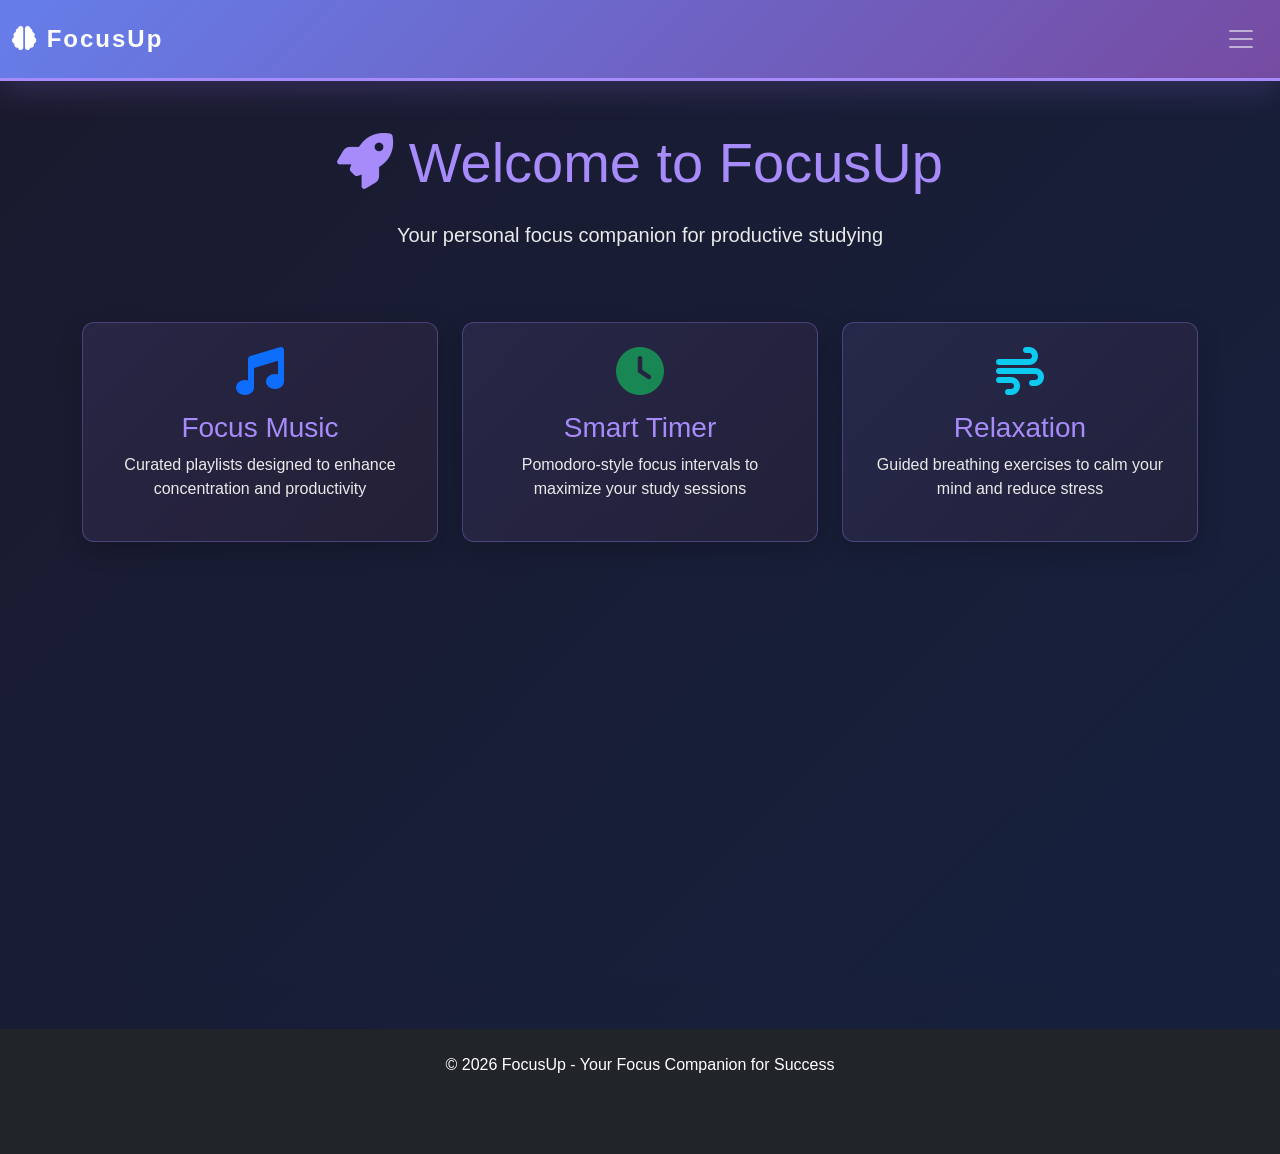
==== commit 75d332d7: "Fixing hamburger bar and contrasting text." ====
--- a/index.html
+++ b/index.html
@@ -9,7 +9,7 @@
     <link rel="stylesheet" href="css/styles.css">
 </head>
 <body>
-    <nav class="navbar navbar-expand-lg navbar-dark bg-dark sticky-top">
+    <nav class="navbar navbar-dark bg-dark sticky-top">
         <div class="container-fluid">
             <a class="navbar-brand" href="#"><i class="fas fa-brain"></i> FocusUp</a>
             <button class="navbar-toggler" type="button" data-bs-toggle="collapse" data-bs-target="#navbarNav">
--- a/css/styles.css
+++ b/css/styles.css
@@ -42,6 +42,42 @@
   z-index: 100;
   animation: slideDown 0.5s ease-out;
   box-shadow: 0 8px 32px rgba(166, 123, 250, 0.2);
+  will-change: auto;
+}
+
+.navbar-toggler {
+  border: none;
+  padding: 0.5rem 0.75rem;
+  outline: none !important;
+  box-shadow: none !important;
+}
+
+.navbar-toggler:focus {
+  outline: none !important;
+  box-shadow: none !important;
+}
+
+.navbar-collapse {
+  transition: all 0.3s ease !important;
+}
+
+@media (max-width: 991px) {
+  .navbar-nav {
+    padding-top: 1rem;
+  }
+  
+  .nav-item {
+    padding: 0.5rem 0;
+  }
+  
+  .nav-link {
+    padding-left: 1.5rem !important;
+  }
+  
+  #themeToggle {
+    margin-left: 1.5rem !important;
+    margin-top: 0.5rem;
+  }
 }
 
 .navbar-brand {
